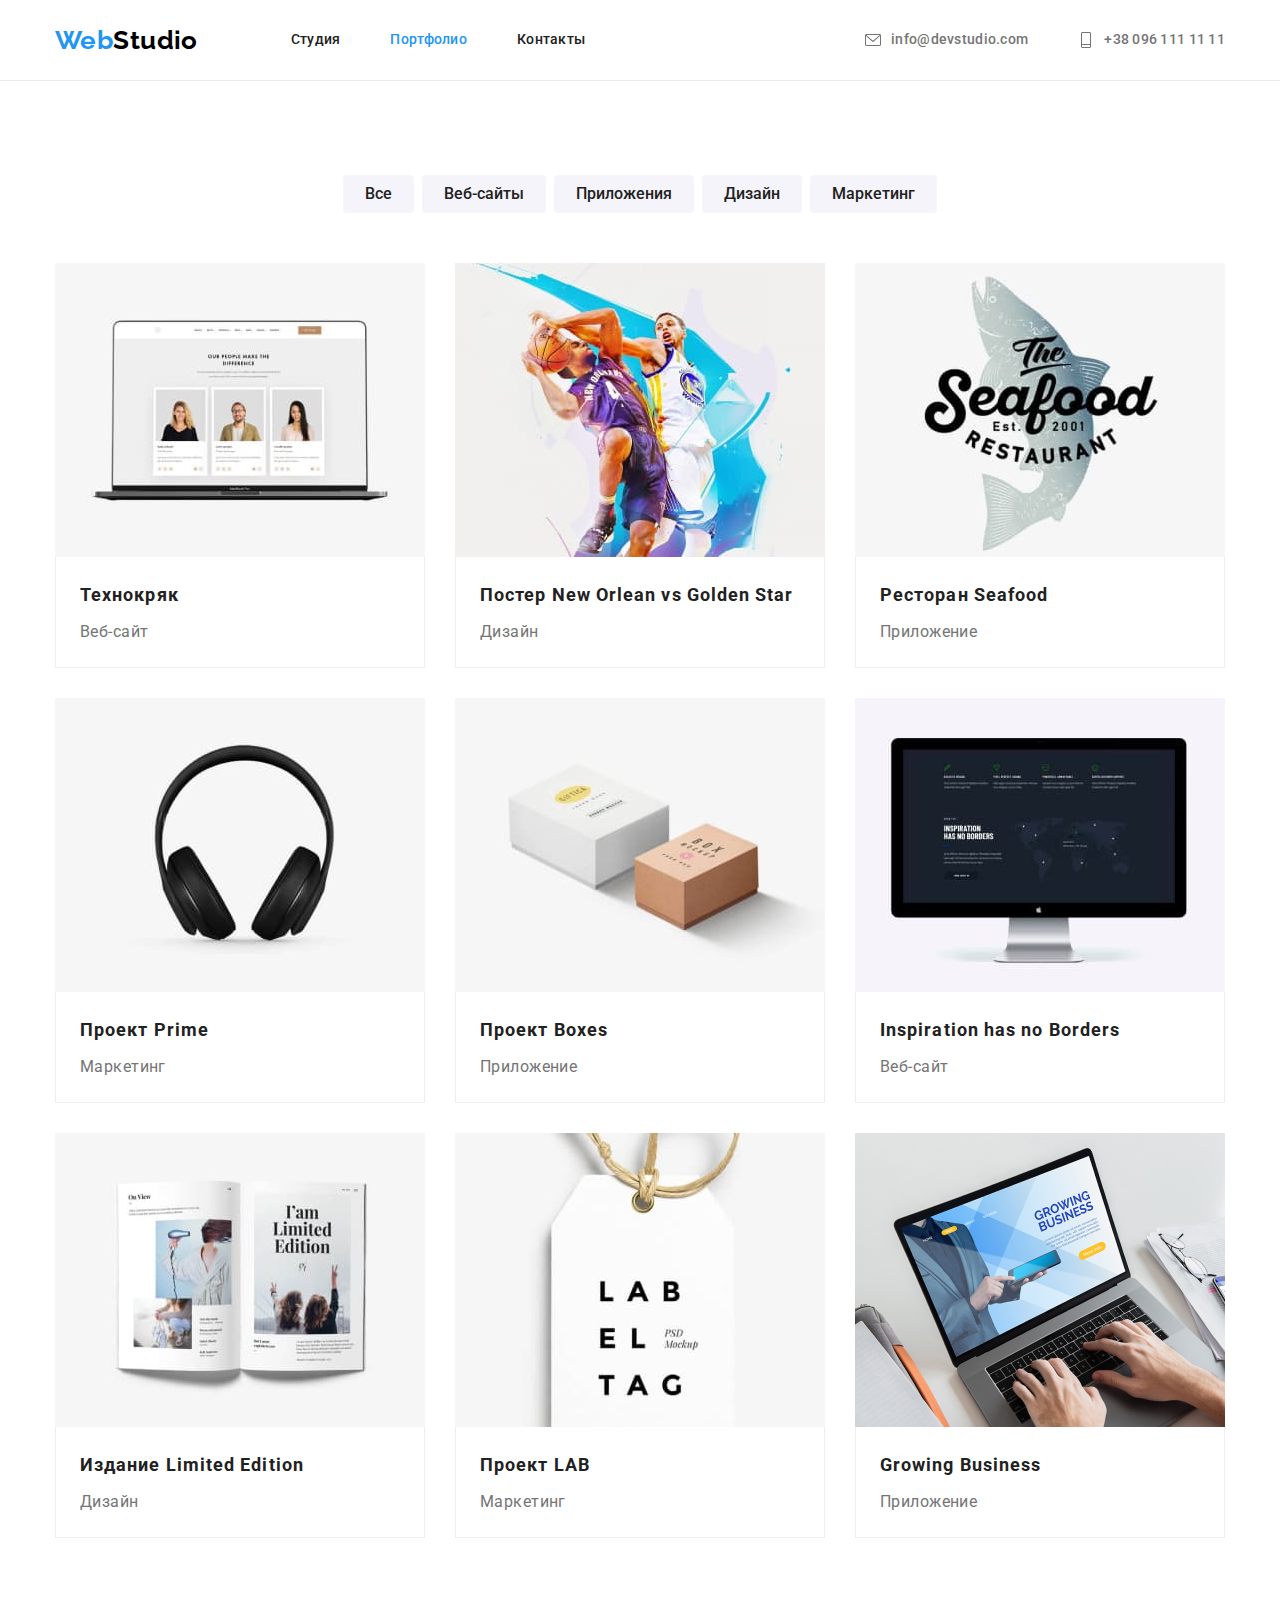
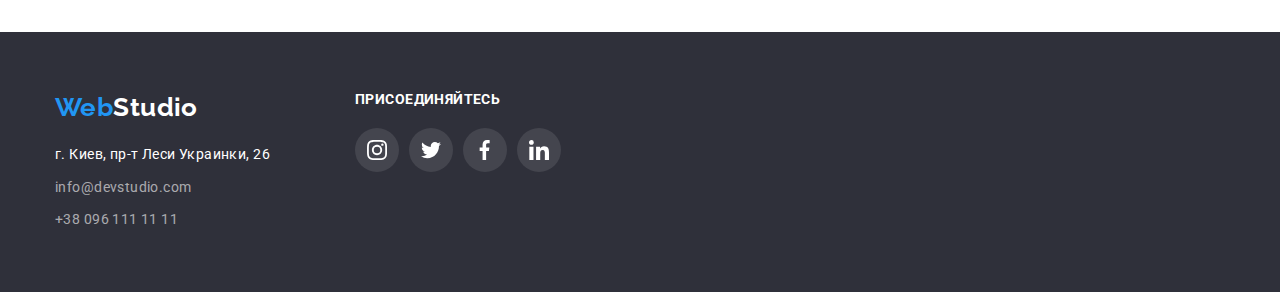
==== portfolio.html @ 23723b18 "Добавляет ДЗ_5" ====
<!DOCTYPE html>
<html lang="ru">
  <head>
    <meta charset="UTF-8" />
    <meta http-equiv="X-UA-Compatible" content="IE=edge" />
    <meta name="viewport" content="width=device-width, initial-scale=1.0" />
    <title>WebStudio</title>
    <link rel="preconnect" href="https://fonts.gstatic.com" />
    <link
      href="https://fonts.googleapis.com/css2?family=Raleway:wght@700&family=Roboto:wght@400;500;700;900&display=swap"
      rel="stylesheet"
    />
    <link
      rel="stylesheet"
      href="https://cdnjs.cloudflare.com/ajax/libs/modern-normalize/1.0.0/modern-normalize.min.css"
    />
    <link rel="stylesheet" href="./css/styles.css" />
  </head>
  <body class="page">
    <header class="line">
      <div class="container flex-cont">
        <nav class="flex-nav">
          <a class="logo list" href="./index.html"
            ><span class="logo-web">Web</span>Studio</a
          >
          <ul class="list flex-nav-item">
            <li class="item">
              <a class="site-nav list" href="./index.html">Студия</a>
            </li>
            <li class="item">
              <a class="site-nav list activ-menu" href="./portfolio.html"
                >Портфолио</a
              >
            </li>
            <li class="item">
              <a class="site-nav list" href="">Контакты</a>
            </li>
          </ul>
        </nav>
        <ul class="list flex-connect">
          <li class="item">
            <a
              class="site-nav list conect-nav"
              href="mailto:info@devstudio.com"
            >
              <svg class="icon" width="16" height="16">
                <use href="./images/icons.svg#mail"></use>
              </svg>
              info@devstudio.com
            </a>
          </li>
          <li class="item">
            <a class="site-nav list conect-nav" href="tel:+380961111111">
              <svg class="icon" width="16" height="16">
                <use href="./images/icons.svg#tel"></use>
              </svg>
              +38 096 111 11 11
            </a>
          </li>
        </ul>
      </div>
    </header>
    <main>
      <!-- Портфолио -->
      <section class="section">
        <div class="container">
          <h1 class="visually-hidden">Портфолио</h1>
          <!-- Фильтр портфолио -->
          <div class="port-nav">
            <ul class="list port-flex">
              <li class="item">
                <button class="port-btn activ-btn" type="button">Все</button>
              </li>
              <li class="item">
                <button class="port-btn activ-btn" type="button">
                  Веб-сайты
                </button>
              </li>
              <li class="item">
                <button class="port-btn activ-btn" type="button">
                  Приложения
                </button>
              </li>
              <li class="item">
                <button class="port-btn activ-btn" type="button">Дизайн</button>
              </li>
              <li class="item">
                <button class="port-btn activ-btn" type="button">
                  Маркетинг
                </button>
              </li>
            </ul>
          </div>
          <!-- Услуги -->
          <ul class="list port port-img portf-cont">
            <li class="item">
              <a class="list" href="">
                <img
                  class="port-list"
                  src="./images/portfolio/portfolio-1.jpg"
                  alt="Ноутбук с карточками команды"
                  width="370"
                />
                <div class="line-portf">
                  <h2 class="services">Технокряк</h2>
                  <p class="serv-text">Веб-сайт</p>
                </div>
              </a>
            </li>
            <li class="item">
              <a class="list" href="">
                <img
                  class="port-list"
                  src="./images/portfolio/portfolio-2.jpg"
                  alt="Игра в баскетбол"
                  width="370"
                />
                <div class="line-portf">
                  <h2 class="services">
                    Постер <span lang="en">New Orlean vs Golden Star</span>
                  </h2>
                  <p class="serv-text">Дизайн</p>
                </div>
              </a>
            </li>
            <li class="item">
              <a class="list" href="">
                <img
                  class="port-list"
                  src="./images/portfolio/portfolio-3.jpg"
                  alt="Логотип ресторана"
                  width="370"
                />
                <div class="line-portf">
                  <h2 class="services">Ресторан <span>Seafood</span></h2>
                  <p class="serv-text">Приложение</p>
                </div>
              </a>
            </li>
            <li class="item">
              <a class="list" href="">
                <img
                  class="port-list"
                  src="./images/portfolio/portfolio-4.jpg"
                  alt="Наушники"
                  width="370"
                />
                <div class="line-portf">
                  <h2 class="services">Проект <span lang="en">Prime</span></h2>
                  <p class="serv-text">Маркетинг</p>
                </div>
              </a>
            </li>
            <li class="item">
              <a class="list" href="">
                <img
                  class="port-list"
                  src="./images/portfolio/portfolio-5.jpg"
                  alt="Две коробочки"
                  width="370"
                />
                <div class="line-portf">
                  <h2 class="services">Проект <span lang="en">Boxes</span></h2>
                  <p class="serv-text">Приложение</p>
                </div>
              </a>
            </li>
            <li class="item">
              <a class="list" href="">
                <img
                  class="port-list"
                  src="./images/portfolio/portfolio-6.jpg"
                  alt="Макбук"
                  width="370"
                />
                <div class="line-portf">
                  <h2 class="services" lang="en">Inspiration has no Borders</h2>
                  <p class="serv-text">Веб-сайт</p>
                </div>
              </a>
            </li>
            <li class="item">
              <a class="list" href="">
                <img
                  class="port-list"
                  src="./images/portfolio/portfolio-7.jpg"
                  alt="Журнал"
                  width="370"
                />
                <div class="line-portf">
                  <h2 class="services">
                    Издание <span lang="en">Limited Edition</span>
                  </h2>
                  <p class="serv-text">Дизайн</p>
                </div>
              </a>
            </li>
            <li class="item">
              <a class="list" href="">
                <img
                  class="port-list"
                  src="./images/portfolio/portfolio-8.jpg"
                  alt="Этикетка"
                  width="370"
                />
                <div class="line-portf">
                  <h2 class="services">Проект <span lang="en">LAB</span></h2>
                  <p class="serv-text">Маркетинг</p>
                </div>
              </a>
            </li>
            <li class="item">
              <a class="list" href="">
                <img
                  class="port-list"
                  src="./images/portfolio/portfolio-9.jpg"
                  alt="Ноутбук"
                  width="370"
                />
                <div class="line-portf">
                  <h2 class="services" lang="en">Growing Business</h2>
                  <p class="serv-text">Приложение</p>
                </div>
              </a>
            </li>
          </ul>
        </div>
      </section>
    </main>
    <footer>
      <!-- Адрес -->
      <div class="container">
        <ul class="list footer-flex">
          <li class="footer-box">
            <h2 class="visually-hidden">Контакты</h2>
            <a class="logo foot-logo list" href="./index.html"
              ><span class="logo-web">Web</span>Studio</a
            >
            <address>
              <p class="foot-adr">г. Киев, пр-т Леси Украинки, 26</p>
              <a class="mail-tel list mail" href="mailto:info@devstudio.com"
                >info@devstudio.com</a
              ><br />
              <a class="mail-tel list" href="tel:+380961111111"
                >+38 096 111 11 11</a
              >
            </address>
          </li>
          <li class="footer-box">
            <div>
              <h2 class="join">ПРИСОЕДИНЯЙТЕСЬ</h2>
              <ul class="list icon-join-flex">
                <li class="item">
                  <a class="icon-team" href="">
                    <svg class="icon-join" width="20" height="20">
                      <use href="./images/icons.svg#instagram"></use>
                    </svg>
                  </a>
                </li>
                <li class="item">
                  <a class="icon-team" href="">
                    <svg class="icon-join" width="20" height="20">
                      <use href="./images/icons.svg#twiter"></use>
                    </svg>
                  </a>
                </li>
                <li class="item">
                  <a class="icon-team" href="">
                    <svg class="icon-join" width="20" height="20">
                      <use href="./images/icons.svg#facebook"></use>
                    </svg>
                  </a>
                </li>
                <li class="item">
                  <a class="icon-team" href="">
                    <svg class="icon-join" width="20" height="20">
                      <use href="./images/icons.svg#linkedin"></use>
                    </svg>
                  </a>
                </li>
              </ul>
            </div>
          </li>
        </ul>
      </div>
    </footer>
  </body>
</html>
---- css/styles.css ----
:root {
  --main-color: #2196f3;
  --main-family: Roboto, sans-serif;
  --main-text-color: #757575;
  --title-color: #212121;
  --blacklogo-color: #000;
  --white-title-color: #fff;
  --icon-color: #afb1b8;
}

html {
  box-sizing: border-box;
}

*,
*::before,
*::after {
  box-sizing: inherit;
}

h1,
h2,
h3 {
  margin-top: 0;
  margin-bottom: 0;
}

.container {
  width: 1200px;
  padding-left: 15px;
  padding-right: 15px;
  margin-left: auto;
  margin-right: auto;
}

.visually-hidden {
  position: absolute;
  clip: rect(0 0 0 0);
  width: 1px;
  height: 1px;
  margin: -1px;
}

/* Общий стиль */
.page {
  font-family: var(--main-family);
  font-weight: 400;
  font-size: 14px;
  line-height: 1.71;
  letter-spacing: 0.03em;
  color: var(--main-text-color);
}

.list {
  margin: 0;
  padding: 0;

  list-style: none;
  text-decoration: none;
}

.list p {
  margin-top: 0;
  margin-bottom: 0;
}

.section {
  padding-top: 94px;
  padding-bottom: 94px;
}

/* Логотип */
.logo,
.logo:focus {
  display: inline-block;

  font-family: Raleway, sans-serif;
  font-weight: 700;
  font-size: 26px;
  line-height: 1.19;
  color: var(--blacklogo-color);
}

.logo-web {
  color: var(--main-color);
}

.line {
  border-bottom: 1px solid #ececec;
}

/* Навигация */
.flex-cont {
  display: flex;
  justify-content: space-between;
  align-items: center;
}

.flex-nav {
  display: flex;
  align-items: center;
}

.flex-nav-item {
  display: flex;
  margin-left: 93px;
}

.flex-nav-item .item:not(:last-child) {
  margin-right: 50px;
}
.site-nav {
  display: block;
  padding-top: 32px;
  padding-bottom: 32px;

  font-weight: 500;
  line-height: 1.14;
  letter-spacing: 0.02em;
  color: var(--title-color);
}

.activ-menu {
  color: var(--main-color);
}

.site-nav:hover,
.site-nav:focus {
  color: var(--main-color);
}

.flex-connect {
  display: flex;
}

.flex-connect .item:not(:last-child) {
  margin-right: 50px;
}

.conect-nav {
  display: flex;
  align-items: center;
  color: var(--main-text-color);
}

.icon {
  margin-right: 10px;
  fill: currentColor;
}

/* Баннер */
.hero {
  padding-top: 200px;
  padding-bottom: 200px;

  background: rgba(47, 48, 58, 0.1);
  border: 1px solid #000000;
  box-sizing: border-box;

  max-width: 1600px;
  height: 600px;
  margin-left: auto;
  margin-right: auto;
  background-color: #2f303a;
  background-image: linear-gradient(
      rgba(47, 48, 58, 0.4),
      rgba(47, 48, 58, 0.4)
    ),
    url('../images/hero.jpg');
  background-repeat: no-repeat;
  background-position: center;
  text-align: center;
}

.banner {
  margin-bottom: 30px;

  font-weight: 900;
  font-size: 44px;
  line-height: 1.36;
  letter-spacing: 0.06em;
  text-transform: uppercase;
  color: var(--white-title-color);
}

.main-btn {
  padding: 10px 32px;
  border-radius: 4px;
  border: none;

  font-family: var(--main-family);
  font-weight: 700;
  font-size: 16px;
  line-height: 1.87;
  letter-spacing: 0.06em;
  color: var(--white-title-color);
  background-color: var(--main-color);

  cursor: pointer;
}

.activ-btn:hover,
.activ-btn:focus {
  color: var(--white-title-color);
  background: var(--main-color);
}

/* Особенности */
.features-flex {
  display: flex;
  justify-content: space-between;
}

.features-flex .item {
  width: 270px;
}

.features-title {
  margin-bottom: 10px;

  font-size: 14px;
  line-height: 1.14;
  text-transform: uppercase;
  color: var(--title-color);
}

.icon-features {
  background-color: #f4f3f9;
  border-radius: 4px;
  padding: 25px 100px;
  margin-bottom: 30px;
}

/* Чем мы занимаемся */
.work {
  padding-bottom: 94px;
}
.sect {
  margin-bottom: 50px;

  font-size: 36px;
  line-height: 1.17;
  text-align: center;
  color: var(--title-color);
}
.sect-img {
  display: flex;
  flex-wrap: wrap;
  justify-content: space-between;
}

.sect-img img {
  display: block;
}

/* Наша команда */
.command {
  background-color: #f5f4fa;
  padding-top: 94px;
  padding-bottom: 94px;
}

.team-title {
  padding: 30px 32px;
  background-color: var(--white-title-color);
  border-radius: 0px 0px 4px 4px;
}

.team {
  margin-bottom: 10px;

  font-weight: 500;
  font-size: 16px;
  line-height: 1.19;
  color: var(--title-color);
  text-align: center;
}

.sect-list {
  flex-basis: calc((100% - 4 * 30px) / 4);
  box-shadow: 0px 1px 3px rgba(0, 0, 0, 0.12), 0px 1px 1px rgba(0, 0, 0, 0.14),
    0px 2px 1px rgba(0, 0, 0, 0.2);
  border-radius: 0px 0px 4px 4px;
}

.team-title .team-prof {
  margin-bottom: 16px;

  font-size: 16px;
  line-height: 1.19;
  color: var(--main-text-color);
  text-align: center;
}

.icon-team {
  display: flex;
  justify-content: center;
  align-items: center;
  height: 44px;
  width: 44px;
}

.icon-team:hover,
.icon-team:focus {
  background-color: var(--main-color);
  border-radius: 50%;
}

.icon-team:hover .icon-soc,
.icon-team:focus .icon-soc {
  fill: var(--white-title-color);
}

.icon-soc {
  fill: var(--icon-color);
}

.icon-flex {
  display: flex;
  justify-content: space-between;
}

/* Постоянные клиенты */
.clients {
  padding-top: 94px;
  padding-bottom: 94px;
}

.clients-box {
  display: flex;
  align-items: center;
  justify-content: center;
  height: 92px;
  width: 170px;
  border: 1px solid var(--icon-color);
  box-sizing: border-box;
  border-radius: 4px;
}

.clients-box:hover,
.clients-box:focus {
  border-color: var(--main-color);
}

.icon-client {
  fill: var(--icon-color);
}

.clients-box:hover .icon-client,
.clients-box:focus .icon-client {
  fill: var(--main-color);
}

/* Адрес */
.footer-flex {
  display: flex;
}

.footer-box {
  width: 270px;
}

.footer-box:not(:last-child) {
  margin-right: 30px;
}

.foot-logo,
.foot-logo:focus {
  margin-bottom: 20px;

  color: var(--white-title-color);
}

.mail-tel {
  display: inline-block;

  font-style: normal;
  color: rgba(255, 255, 255, 0.6);
}

.mail-tel:hover,
.mail-tel:focus {
  color: var(--main-color);
}

.mail {
  margin-bottom: 9px;
}

footer {
  padding-top: 60px;
  padding-bottom: 60px;

  background-color: #2f303a;
}

.footer-box .foot-adr {
  margin-top: 0;
  margin-bottom: 9px;

  font-style: normal;
  color: var(--white-title-color);
}
/* Присоединяйтесь */
.join {
  font-size: 14px;
  line-height: 1.14;
  color: var(--white-title-color);
  margin-bottom: 20px;
}

.icon-join-flex {
  display: flex;
  color: var(--white-title-color);
}

.icon-join-flex .icon-team {
  background-color: rgba(255, 255, 255, 0.1);
  border-radius: 50%;
}

.item .icon-team:hover,
.item .icon-team:focus {
  background-color: var(--main-color);
}

.icon-join {
  fill: var(--white-title-color);
}

.icon-join-flex .item:not(:last-child) {
  margin-right: 10px;
}

/* -------------------------------------------------------------- */
/* Портфолио фильтр */
.port-flex {
  display: flex;
  justify-content: center;
}

.port-flex .item:not(:last-child) {
  margin-right: 8px;
}

.port-nav {
  margin-bottom: 50px;
}

.port-btn {
  padding: 6px 22px;
  border-radius: 4px;
  border: none;

  font-family: var(--main-family);
  font-weight: 500;
  font-size: 16px;
  line-height: 1.62;
  color: var(--title-color);
  background-color: #f5f4fa;

  cursor: pointer;
}

.port-btn:hover,
.port-btn:focus {
  color: var(--white-title-color);
  background: var(--main-color);

  box-shadow: 0px 3px 1px rgba(0, 0, 0, 0.1), 0px 1px 2px rgba(0, 0, 0, 0.08),
    0px 2px 2px rgba(0, 0, 0, 0.12);
  border-radius: 4px;
}

/* Портфолио услуги*/
.portf-cont {
  margin: -15px;
}

.port-img {
  display: flex;
  flex-wrap: wrap;
}

.services {
  margin-bottom: 4px;

  font-size: 18px;
  line-height: 2;
  letter-spacing: 0.06em;
  color: var(--title-color);
}

.serv-text {
  font-size: 16px;
  line-height: 1.87;
  color: var(--main-text-color);
}

.port-list {
  display: block;
}

.port .item {
  flex-basis: calc((100% - 3 * 30px) / 3);
  margin: 15px;
}

.port .item:hover,
.port .item:focus {
  box-shadow: 0px 1px 1px rgba(0, 0, 0, 0.12), 0px 4px 4px rgba(0, 0, 0, 0.06),
    1px 4px 6px rgba(0, 0, 0, 0.16);
}

.line-portf {
  padding: 20px 24px;

  border-left: 1px solid #eeeeee;
  border-bottom: 1px solid #eeeeee;
  border-right: 1px solid #eeeeee;
}
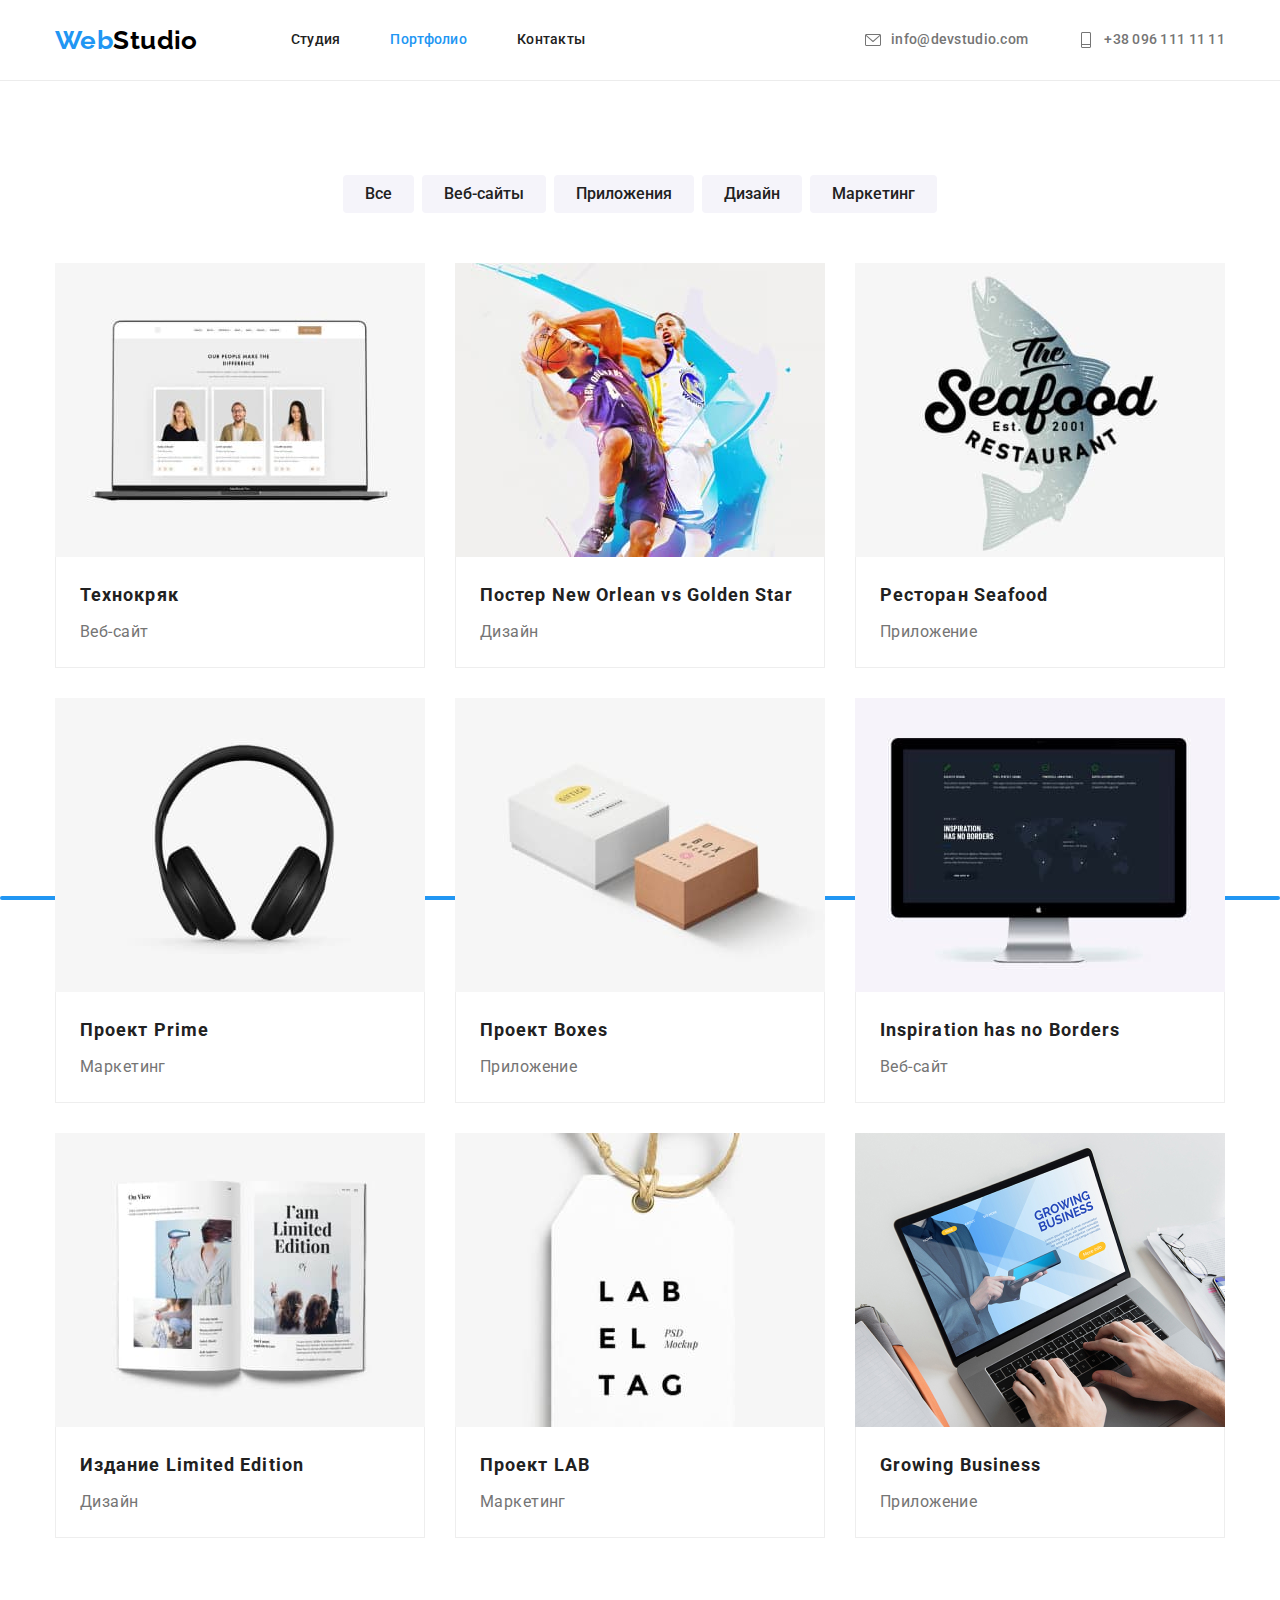
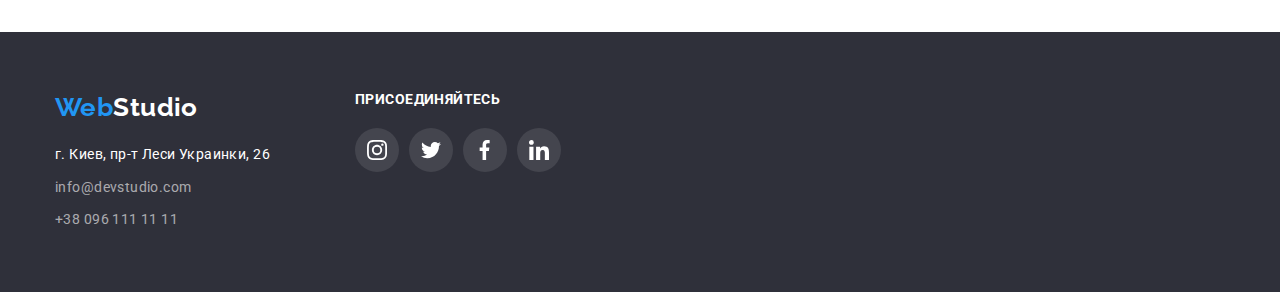
==== commit 726a74da: "Добавляет transform в портфолио" ====
--- a/portfolio.html
+++ b/portfolio.html
@@ -95,12 +95,19 @@
           <ul class="list port port-img portf-cont">
             <li class="item">
               <a class="list" href="">
-                <img
-                  class="port-list"
-                  src="./images/portfolio/portfolio-1.jpg"
-                  alt="Ноутбук с карточками команды"
-                  width="370"
-                />
+                <div class="item-overley">
+                  <img
+                    class="port-list"
+                    src="./images/portfolio/portfolio-1.jpg"
+                    alt="Ноутбук с карточками команды"
+                    width="370"
+                  />
+                  <p class="title-overley">
+                    Технокряк это современная площадка распространения
+                    коронавируса. Компании используют эту платформу для
+                    цифрового шпионажа и атак на защищённые сервера конкурентов.
+                  </p>
+                </div>
                 <div class="line-portf">
                   <h2 class="services">Технокряк</h2>
                   <p class="serv-text">Веб-сайт</p>
@@ -109,12 +116,19 @@
             </li>
             <li class="item">
               <a class="list" href="">
-                <img
-                  class="port-list"
-                  src="./images/portfolio/portfolio-2.jpg"
-                  alt="Игра в баскетбол"
-                  width="370"
-                />
+                <div class="item-overley">
+                  <img
+                    class="port-list"
+                    src="./images/portfolio/portfolio-2.jpg"
+                    alt="Игра в баскетбол"
+                    width="370"
+                  />
+                  <p class="title-overley">
+                    Технокряк это современная площадка распространения
+                    коронавируса. Компании используют эту платформу для
+                    цифрового шпионажа и атак на защищённые сервера конкурентов.
+                  </p>
+                </div>
                 <div class="line-portf">
                   <h2 class="services">
                     Постер <span lang="en">New Orlean vs Golden Star</span>
@@ -125,12 +139,19 @@
             </li>
             <li class="item">
               <a class="list" href="">
-                <img
-                  class="port-list"
-                  src="./images/portfolio/portfolio-3.jpg"
-                  alt="Логотип ресторана"
-                  width="370"
-                />
+                <div class="item-overley">
+                  <img
+                    class="port-list"
+                    src="./images/portfolio/portfolio-3.jpg"
+                    alt="Логотип ресторана"
+                    width="370"
+                  />
+                  <p class="title-overley">
+                    Технокряк это современная площадка распространения
+                    коронавируса. Компании используют эту платформу для
+                    цифрового шпионажа и атак на защищённые сервера конкурентов.
+                  </p>
+                </div>
                 <div class="line-portf">
                   <h2 class="services">Ресторан <span>Seafood</span></h2>
                   <p class="serv-text">Приложение</p>
@@ -139,12 +160,19 @@
             </li>
             <li class="item">
               <a class="list" href="">
-                <img
-                  class="port-list"
-                  src="./images/portfolio/portfolio-4.jpg"
-                  alt="Наушники"
-                  width="370"
-                />
+                <div class="item-overley">
+                  <img
+                    class="port-list"
+                    src="./images/portfolio/portfolio-4.jpg"
+                    alt="Наушники"
+                    width="370"
+                  />
+                  <p class="title-overley">
+                    Технокряк это современная площадка распространения
+                    коронавируса. Компании используют эту платформу для
+                    цифрового шпионажа и атак на защищённые сервера конкурентов.
+                  </p>
+                </div>
                 <div class="line-portf">
                   <h2 class="services">Проект <span lang="en">Prime</span></h2>
                   <p class="serv-text">Маркетинг</p>
@@ -153,12 +181,19 @@
             </li>
             <li class="item">
               <a class="list" href="">
-                <img
-                  class="port-list"
-                  src="./images/portfolio/portfolio-5.jpg"
-                  alt="Две коробочки"
-                  width="370"
-                />
+                <div class="item-overley">
+                  <img
+                    class="port-list"
+                    src="./images/portfolio/portfolio-5.jpg"
+                    alt="Две коробочки"
+                    width="370"
+                  />
+                  <p class="title-overley">
+                    Технокряк это современная площадка распространения
+                    коронавируса. Компании используют эту платформу для
+                    цифрового шпионажа и атак на защищённые сервера конкурентов.
+                  </p>
+                </div>
                 <div class="line-portf">
                   <h2 class="services">Проект <span lang="en">Boxes</span></h2>
                   <p class="serv-text">Приложение</p>
@@ -167,12 +202,19 @@
             </li>
             <li class="item">
               <a class="list" href="">
-                <img
-                  class="port-list"
-                  src="./images/portfolio/portfolio-6.jpg"
-                  alt="Макбук"
-                  width="370"
-                />
+                <div class="item-overley">
+                  <img
+                    class="port-list"
+                    src="./images/portfolio/portfolio-6.jpg"
+                    alt="Макбук"
+                    width="370"
+                  />
+                  <p class="title-overley">
+                    Технокряк это современная площадка распространения
+                    коронавируса. Компании используют эту платформу для
+                    цифрового шпионажа и атак на защищённые сервера конкурентов.
+                  </p>
+                </div>
                 <div class="line-portf">
                   <h2 class="services" lang="en">Inspiration has no Borders</h2>
                   <p class="serv-text">Веб-сайт</p>
@@ -181,12 +223,19 @@
             </li>
             <li class="item">
               <a class="list" href="">
-                <img
-                  class="port-list"
-                  src="./images/portfolio/portfolio-7.jpg"
-                  alt="Журнал"
-                  width="370"
-                />
+                <div class="item-overley">
+                  <img
+                    class="port-list"
+                    src="./images/portfolio/portfolio-7.jpg"
+                    alt="Журнал"
+                    width="370"
+                  />
+                  <p class="title-overley">
+                    Технокряк это современная площадка распространения
+                    коронавируса. Компании используют эту платформу для
+                    цифрового шпионажа и атак на защищённые сервера конкурентов.
+                  </p>
+                </div>
                 <div class="line-portf">
                   <h2 class="services">
                     Издание <span lang="en">Limited Edition</span>
@@ -197,12 +246,19 @@
             </li>
             <li class="item">
               <a class="list" href="">
-                <img
-                  class="port-list"
-                  src="./images/portfolio/portfolio-8.jpg"
-                  alt="Этикетка"
-                  width="370"
-                />
+                <div class="item-overley">
+                  <img
+                    class="port-list"
+                    src="./images/portfolio/portfolio-8.jpg"
+                    alt="Этикетка"
+                    width="370"
+                  />
+                  <p class="title-overley">
+                    Технокряк это современная площадка распространения
+                    коронавируса. Компании используют эту платформу для
+                    цифрового шпионажа и атак на защищённые сервера конкурентов.
+                  </p>
+                </div>
                 <div class="line-portf">
                   <h2 class="services">Проект <span lang="en">LAB</span></h2>
                   <p class="serv-text">Маркетинг</p>
@@ -211,12 +267,19 @@
             </li>
             <li class="item">
               <a class="list" href="">
-                <img
-                  class="port-list"
-                  src="./images/portfolio/portfolio-9.jpg"
-                  alt="Ноутбук"
-                  width="370"
-                />
+                <div class="item-overley">
+                  <img
+                    class="port-list"
+                    src="./images/portfolio/portfolio-9.jpg"
+                    alt="Ноутбук"
+                    width="370"
+                  />
+                  <p class="title-overley">
+                    Технокряк это современная площадка распространения
+                    коронавируса. Компании используют эту платформу для
+                    цифрового шпионажа и атак на защищённые сервера конкурентов.
+                  </p>
+                </div>
                 <div class="line-portf">
                   <h2 class="services" lang="en">Growing Business</h2>
                   <p class="serv-text">Приложение</p>
--- a/css/styles.css
+++ b/css/styles.css
@@ -118,10 +118,27 @@
   line-height: 1.14;
   letter-spacing: 0.02em;
   color: var(--title-color);
+
+  transition: color 250ms cubic-bezier(0.4, 0, 0.2, 1);
 }
 
 .activ-menu {
   color: var(--main-color);
+}
+
+.item-activ {
+  position: relative;
+}
+
+.activ-menu::after {
+  position: absolute;
+  content: '';
+  height: 4px;
+  width: 100%;
+  bottom: 0;
+  left: 0;
+  background-color: var(--main-color);
+  border-radius: 2px;
 }
 
 .site-nav:hover,
@@ -199,12 +216,6 @@
   cursor: pointer;
 }
 
-.activ-btn:hover,
-.activ-btn:focus {
-  color: var(--white-title-color);
-  background: var(--main-color);
-}
-
 /* Особенности */
 .features-flex {
   display: flex;
@@ -235,6 +246,7 @@
 .work {
   padding-bottom: 94px;
 }
+
 .sect {
   margin-bottom: 50px;
 
@@ -243,14 +255,40 @@
   text-align: center;
   color: var(--title-color);
 }
+
 .sect-img {
   display: flex;
   flex-wrap: wrap;
   justify-content: space-between;
 }
 
-.sect-img img {
+.work-img {
   display: block;
+}
+
+.work-overley {
+  position: relative;
+}
+
+.img-title {
+  position: absolute;
+  height: 70px;
+  width: 100%;
+  bottom: 0;
+  left: 0;
+  background-image: linear-gradient(
+    rgba(47, 48, 58, 0.8),
+    rgba(47, 48, 58, 0.8)
+  );
+
+  display: flex;
+  align-items: center;
+  justify-content: center;
+  font-weight: 700;
+  line-height: 1.14;
+  text-align: center;
+  text-transform: uppercase;
+  color: var(--white-title-color);
 }
 
 /* Наша команда */
@@ -298,21 +336,27 @@
   align-items: center;
   height: 44px;
   width: 44px;
+
+  background-color: transparent;
+  border-radius: 50%;
+
+  transition: background-color 250ms cubic-bezier(0.4, 0, 0.2, 1);
 }
 
 .icon-team:hover,
 .icon-team:focus {
   background-color: var(--main-color);
-  border-radius: 50%;
+}
+
+.icon-soc {
+  fill: var(--icon-color);
+
+  transition: fill 250ms cubic-bezier(0.4, 0, 0.2, 1);
 }
 
 .icon-team:hover .icon-soc,
 .icon-team:focus .icon-soc {
   fill: var(--white-title-color);
-}
-
-.icon-soc {
-  fill: var(--icon-color);
 }
 
 .icon-flex {
@@ -332,9 +376,12 @@
   justify-content: center;
   height: 92px;
   width: 170px;
-  border: 1px solid var(--icon-color);
+  border: 1px solid;
+  border-color: var(--icon-color);
   box-sizing: border-box;
   border-radius: 4px;
+
+  transition: border-color 250ms cubic-bezier(0.4, 0, 0.2, 1);
 }
 
 .clients-box:hover,
@@ -344,6 +391,8 @@
 
 .icon-client {
   fill: var(--icon-color);
+
+  transition: fill 250ms cubic-bezier(0.4, 0, 0.2, 1);
 }
 
 .clients-box:hover .icon-client,
@@ -376,6 +425,8 @@
 
   font-style: normal;
   color: rgba(255, 255, 255, 0.6);
+
+  transition: color 250ms cubic-bezier(0.4, 0, 0.2, 1);
 }
 
 .mail-tel:hover,
@@ -460,16 +511,18 @@
   background-color: #f5f4fa;
 
   cursor: pointer;
+  transition: background-color 250ms cubic-bezier(0.4, 0, 0.2, 1),
+    color 250ms cubic-bezier(0.4, 0, 0.2, 1),
+    box-shadow 250ms cubic-bezier(0.4, 0, 0.2, 1);
 }
 
 .port-btn:hover,
 .port-btn:focus {
   color: var(--white-title-color);
-  background: var(--main-color);
+  background-color: var(--main-color);
 
   box-shadow: 0px 3px 1px rgba(0, 0, 0, 0.1), 0px 1px 2px rgba(0, 0, 0, 0.08),
     0px 2px 2px rgba(0, 0, 0, 0.12);
-  border-radius: 4px;
 }
 
 /* Портфолио услуги*/
@@ -504,6 +557,8 @@
 .port .item {
   flex-basis: calc((100% - 3 * 30px) / 3);
   margin: 15px;
+
+  transition: box-shadow 250ms cubic-bezier(0.4, 0, 0.2, 1);
 }
 
 .port .item:hover,
@@ -512,6 +567,38 @@
     1px 4px 6px rgba(0, 0, 0, 0.16);
 }
 
+.item-overley {
+  position: relative;
+  overflow: hidden;
+}
+
+.title-overley {
+  position: absolute;
+  height: 100%;
+  width: 100%;
+  top: 100%;
+  left: 0;
+  background-image: linear-gradient(
+    rgba(33, 150, 243, 0.9),
+    rgba(33, 150, 243, 0.9)
+  );
+
+  display: flex;
+  align-items: center;
+  padding: 24px;
+
+  font-size: 18px;
+  line-height: 1.56;
+  color: var(--white-title-color);
+
+  transform: translateY(0);
+  transition: transform 250ms cubic-bezier(0.4, 0, 0.2, 1);
+}
+
+.port .item:hover .title-overley {
+  transform: translateY(-100%);
+}
+
 .line-portf {
   padding: 20px 24px;
 
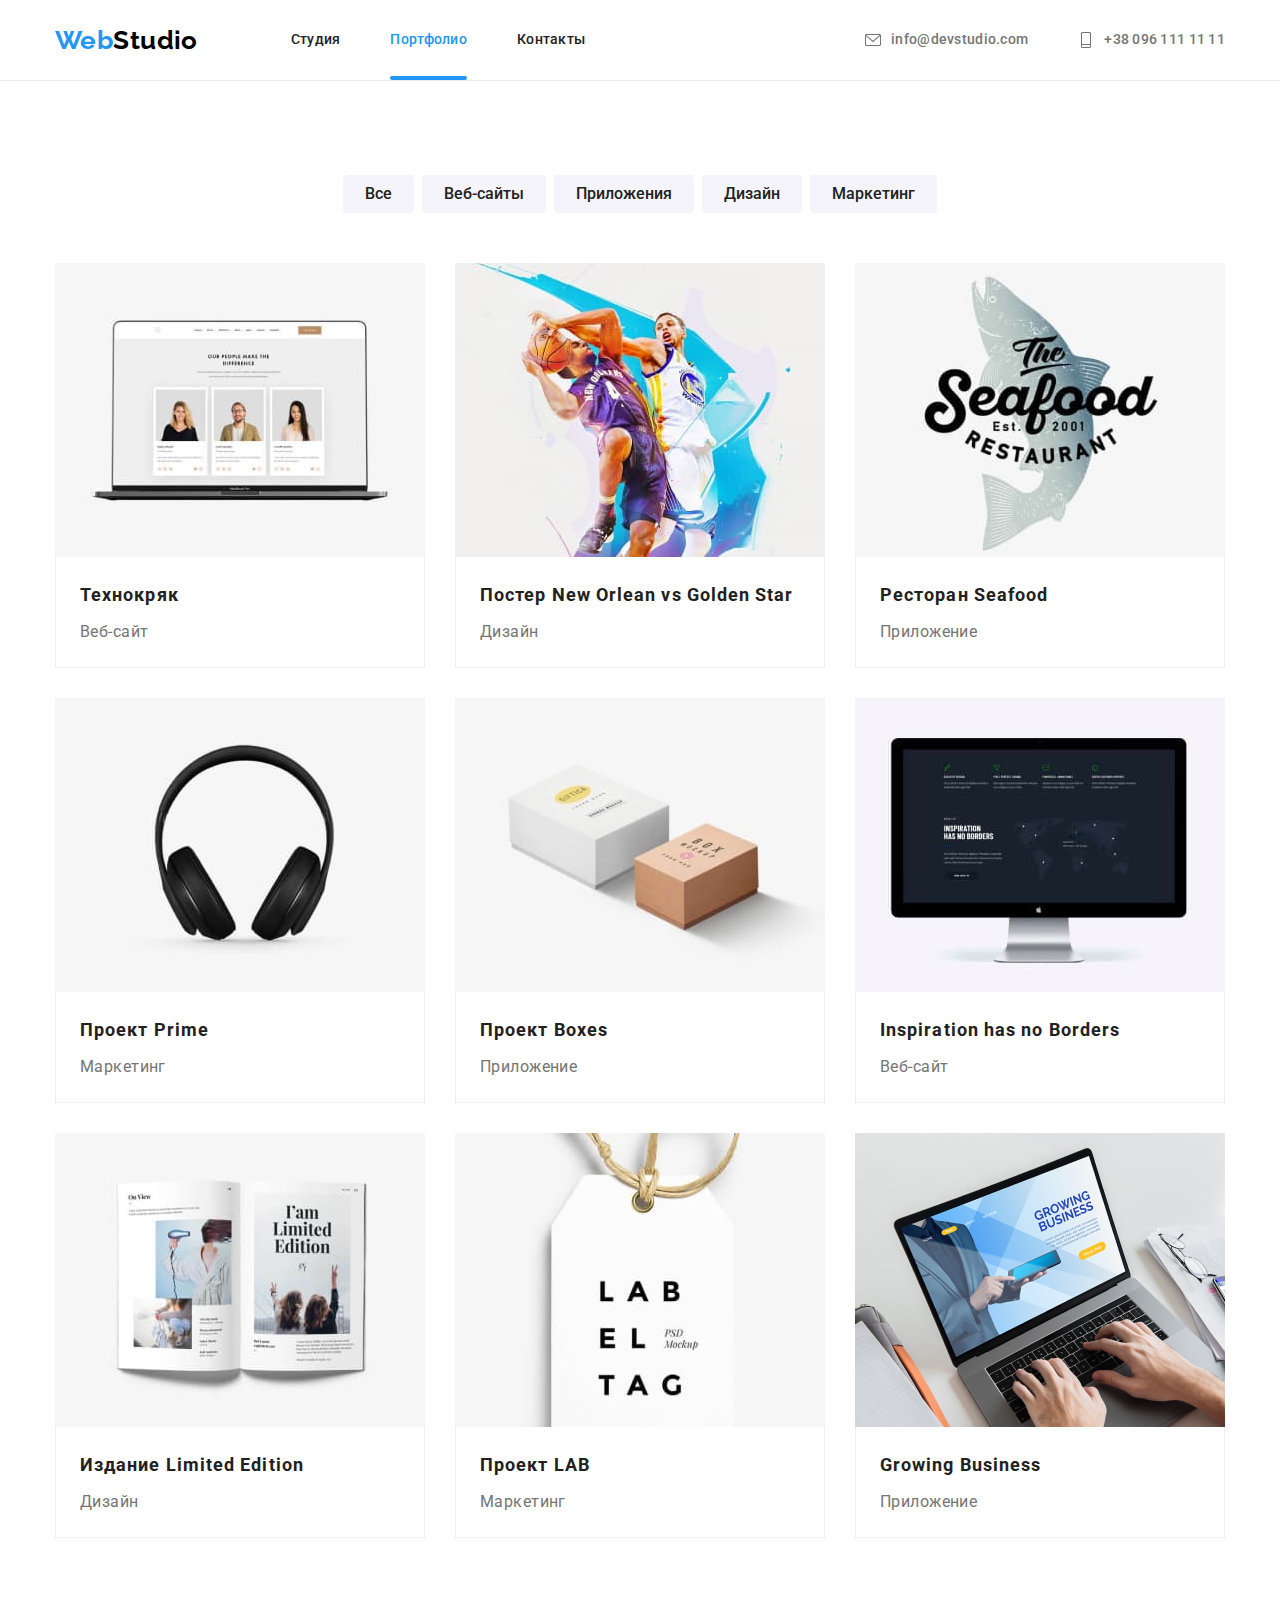
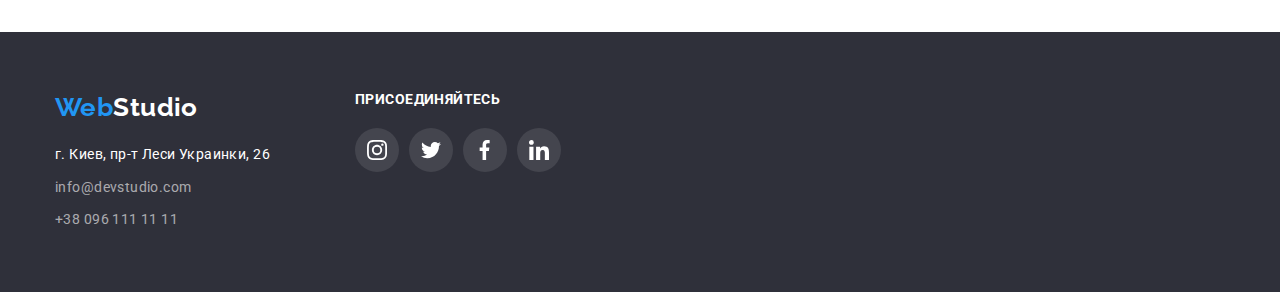
==== commit 106e0cd1: "Исправляет фокус в портфолио" ====
--- a/portfolio.html
+++ b/portfolio.html
@@ -28,9 +28,11 @@
               <a class="site-nav list" href="./index.html">Студия</a>
             </li>
             <li class="item">
-              <a class="site-nav list activ-menu" href="./portfolio.html"
-                >Портфолио</a
-              >
+              <div class="item-activ">
+                <a class="site-nav list activ-menu" href="./portfolio.html"
+                  >Портфолио</a
+                >
+              </div>
             </li>
             <li class="item">
               <a class="site-nav list" href="">Контакты</a>
@@ -94,195 +96,228 @@
           <!-- Услуги -->
           <ul class="list port port-img portf-cont">
             <li class="item">
-              <a class="list" href="">
-                <div class="item-overley">
-                  <img
-                    class="port-list"
-                    src="./images/portfolio/portfolio-1.jpg"
-                    alt="Ноутбук с карточками команды"
-                    width="370"
-                  />
-                  <p class="title-overley">
-                    Технокряк это современная площадка распространения
-                    коронавируса. Компании используют эту платформу для
-                    цифрового шпионажа и атак на защищённые сервера конкурентов.
-                  </p>
-                </div>
-                <div class="line-portf">
-                  <h2 class="services">Технокряк</h2>
-                  <p class="serv-text">Веб-сайт</p>
-                </div>
-              </a>
-            </li>
-            <li class="item">
-              <a class="list" href="">
-                <div class="item-overley">
-                  <img
-                    class="port-list"
-                    src="./images/portfolio/portfolio-2.jpg"
-                    alt="Игра в баскетбол"
-                    width="370"
-                  />
-                  <p class="title-overley">
-                    Технокряк это современная площадка распространения
-                    коронавируса. Компании используют эту платформу для
-                    цифрового шпионажа и атак на защищённые сервера конкурентов.
-                  </p>
-                </div>
-                <div class="line-portf">
-                  <h2 class="services">
-                    Постер <span lang="en">New Orlean vs Golden Star</span>
-                  </h2>
-                  <p class="serv-text">Дизайн</p>
-                </div>
-              </a>
-            </li>
-            <li class="item">
-              <a class="list" href="">
-                <div class="item-overley">
-                  <img
-                    class="port-list"
-                    src="./images/portfolio/portfolio-3.jpg"
-                    alt="Логотип ресторана"
-                    width="370"
-                  />
-                  <p class="title-overley">
-                    Технокряк это современная площадка распространения
-                    коронавируса. Компании используют эту платформу для
-                    цифрового шпионажа и атак на защищённые сервера конкурентов.
-                  </p>
-                </div>
-                <div class="line-portf">
-                  <h2 class="services">Ресторан <span>Seafood</span></h2>
-                  <p class="serv-text">Приложение</p>
-                </div>
-              </a>
-            </li>
-            <li class="item">
-              <a class="list" href="">
-                <div class="item-overley">
-                  <img
-                    class="port-list"
-                    src="./images/portfolio/portfolio-4.jpg"
-                    alt="Наушники"
-                    width="370"
-                  />
-                  <p class="title-overley">
-                    Технокряк это современная площадка распространения
-                    коронавируса. Компании используют эту платформу для
-                    цифрового шпионажа и атак на защищённые сервера конкурентов.
-                  </p>
-                </div>
-                <div class="line-portf">
-                  <h2 class="services">Проект <span lang="en">Prime</span></h2>
-                  <p class="serv-text">Маркетинг</p>
-                </div>
-              </a>
-            </li>
-            <li class="item">
-              <a class="list" href="">
-                <div class="item-overley">
-                  <img
-                    class="port-list"
-                    src="./images/portfolio/portfolio-5.jpg"
-                    alt="Две коробочки"
-                    width="370"
-                  />
-                  <p class="title-overley">
-                    Технокряк это современная площадка распространения
-                    коронавируса. Компании используют эту платформу для
-                    цифрового шпионажа и атак на защищённые сервера конкурентов.
-                  </p>
-                </div>
-                <div class="line-portf">
-                  <h2 class="services">Проект <span lang="en">Boxes</span></h2>
-                  <p class="serv-text">Приложение</p>
-                </div>
-              </a>
-            </li>
-            <li class="item">
-              <a class="list" href="">
-                <div class="item-overley">
-                  <img
-                    class="port-list"
-                    src="./images/portfolio/portfolio-6.jpg"
-                    alt="Макбук"
-                    width="370"
-                  />
-                  <p class="title-overley">
-                    Технокряк это современная площадка распространения
-                    коронавируса. Компании используют эту платформу для
-                    цифрового шпионажа и атак на защищённые сервера конкурентов.
-                  </p>
-                </div>
-                <div class="line-portf">
-                  <h2 class="services" lang="en">Inspiration has no Borders</h2>
-                  <p class="serv-text">Веб-сайт</p>
-                </div>
-              </a>
-            </li>
-            <li class="item">
-              <a class="list" href="">
-                <div class="item-overley">
-                  <img
-                    class="port-list"
-                    src="./images/portfolio/portfolio-7.jpg"
-                    alt="Журнал"
-                    width="370"
-                  />
-                  <p class="title-overley">
-                    Технокряк это современная площадка распространения
-                    коронавируса. Компании используют эту платформу для
-                    цифрового шпионажа и атак на защищённые сервера конкурентов.
-                  </p>
-                </div>
-                <div class="line-portf">
-                  <h2 class="services">
-                    Издание <span lang="en">Limited Edition</span>
-                  </h2>
-                  <p class="serv-text">Дизайн</p>
-                </div>
-              </a>
-            </li>
-            <li class="item">
-              <a class="list" href="">
-                <div class="item-overley">
-                  <img
-                    class="port-list"
-                    src="./images/portfolio/portfolio-8.jpg"
-                    alt="Этикетка"
-                    width="370"
-                  />
-                  <p class="title-overley">
-                    Технокряк это современная площадка распространения
-                    коронавируса. Компании используют эту платформу для
-                    цифрового шпионажа и атак на защищённые сервера конкурентов.
-                  </p>
-                </div>
-                <div class="line-portf">
-                  <h2 class="services">Проект <span lang="en">LAB</span></h2>
-                  <p class="serv-text">Маркетинг</p>
-                </div>
-              </a>
-            </li>
-            <li class="item">
-              <a class="list" href="">
-                <div class="item-overley">
-                  <img
-                    class="port-list"
-                    src="./images/portfolio/portfolio-9.jpg"
-                    alt="Ноутбук"
-                    width="370"
-                  />
-                  <p class="title-overley">
-                    Технокряк это современная площадка распространения
-                    коронавируса. Компании используют эту платформу для
-                    цифрового шпионажа и атак на защищённые сервера конкурентов.
-                  </p>
-                </div>
-                <div class="line-portf">
-                  <h2 class="services" lang="en">Growing Business</h2>
-                  <p class="serv-text">Приложение</p>
+              <a class="list item-link" href="">
+                <div class="item-shadow">
+                  <div class="item-overley">
+                    <img
+                      class="port-list"
+                      src="./images/portfolio/portfolio-1.jpg"
+                      alt="Ноутбук с карточками команды"
+                      width="370"
+                    />
+                    <p class="title-overley">
+                      Технокряк это современная площадка распространения
+                      коронавируса. Компании используют эту платформу для
+                      цифрового шпионажа и атак на защищённые сервера
+                      конкурентов.
+                    </p>
+                  </div>
+                  <div class="line-portf">
+                    <h2 class="services">Технокряк</h2>
+                    <p class="serv-text">Веб-сайт</p>
+                  </div>
+                </div>
+              </a>
+            </li>
+            <li class="item">
+              <a class="list item-link" href="">
+                <div class="item-shadow">
+                  <div class="item-overley">
+                    <img
+                      class="port-list"
+                      src="./images/portfolio/portfolio-2.jpg"
+                      alt="Игра в баскетбол"
+                      width="370"
+                    />
+                    <p class="title-overley">
+                      Технокряк это современная площадка распространения
+                      коронавируса. Компании используют эту платформу для
+                      цифрового шпионажа и атак на защищённые сервера
+                      конкурентов.
+                    </p>
+                  </div>
+                  <div class="line-portf">
+                    <h2 class="services">
+                      Постер <span lang="en">New Orlean vs Golden Star</span>
+                    </h2>
+                    <p class="serv-text">Дизайн</p>
+                  </div>
+                </div>
+              </a>
+            </li>
+            <li class="item">
+              <a class="list item-link" href="">
+                <div class="item-shadow">
+                  <div class="item-overley">
+                    <img
+                      class="port-list"
+                      src="./images/portfolio/portfolio-3.jpg"
+                      alt="Логотип ресторана"
+                      width="370"
+                    />
+                    <p class="title-overley">
+                      Технокряк это современная площадка распространения
+                      коронавируса. Компании используют эту платформу для
+                      цифрового шпионажа и атак на защищённые сервера
+                      конкурентов.
+                    </p>
+                  </div>
+                  <div class="line-portf">
+                    <h2 class="services">Ресторан <span>Seafood</span></h2>
+                    <p class="serv-text">Приложение</p>
+                  </div>
+                </div>
+              </a>
+            </li>
+            <li class="item">
+              <a class="list item-link" href="">
+                <div class="item-shadow">
+                  <div class="item-overley">
+                    <img
+                      class="port-list"
+                      src="./images/portfolio/portfolio-4.jpg"
+                      alt="Наушники"
+                      width="370"
+                    />
+                    <p class="title-overley">
+                      Технокряк это современная площадка распространения
+                      коронавируса. Компании используют эту платформу для
+                      цифрового шпионажа и атак на защищённые сервера
+                      конкурентов.
+                    </p>
+                  </div>
+                  <div class="line-portf">
+                    <h2 class="services">
+                      Проект <span lang="en">Prime</span>
+                    </h2>
+                    <p class="serv-text">Маркетинг</p>
+                  </div>
+                </div>
+              </a>
+            </li>
+            <li class="item">
+              <a class="list item-link" href="">
+                <div class="item-shadow">
+                  <div class="item-overley">
+                    <img
+                      class="port-list"
+                      src="./images/portfolio/portfolio-5.jpg"
+                      alt="Две коробочки"
+                      width="370"
+                    />
+                    <p class="title-overley">
+                      Технокряк это современная площадка распространения
+                      коронавируса. Компании используют эту платформу для
+                      цифрового шпионажа и атак на защищённые сервера
+                      конкурентов.
+                    </p>
+                  </div>
+                  <div class="line-portf">
+                    <h2 class="services">
+                      Проект <span lang="en">Boxes</span>
+                    </h2>
+                    <p class="serv-text">Приложение</p>
+                  </div>
+                </div>
+              </a>
+            </li>
+            <li class="item">
+              <a class="list item-link" href="">
+                <div class="item-shadow">
+                  <div class="item-overley">
+                    <img
+                      class="port-list"
+                      src="./images/portfolio/portfolio-6.jpg"
+                      alt="Макбук"
+                      width="370"
+                    />
+                    <p class="title-overley">
+                      Технокряк это современная площадка распространения
+                      коронавируса. Компании используют эту платформу для
+                      цифрового шпионажа и атак на защищённые сервера
+                      конкурентов.
+                    </p>
+                  </div>
+                  <div class="line-portf">
+                    <h2 class="services" lang="en">
+                      Inspiration has no Borders
+                    </h2>
+                    <p class="serv-text">Веб-сайт</p>
+                  </div>
+                </div>
+              </a>
+            </li>
+            <li class="item">
+              <a class="list item-link" href="">
+                <div class="item-shadow">
+                  <div class="item-overley">
+                    <img
+                      class="port-list"
+                      src="./images/portfolio/portfolio-7.jpg"
+                      alt="Журнал"
+                      width="370"
+                    />
+                    <p class="title-overley">
+                      Технокряк это современная площадка распространения
+                      коронавируса. Компании используют эту платформу для
+                      цифрового шпионажа и атак на защищённые сервера
+                      конкурентов.
+                    </p>
+                  </div>
+                  <div class="line-portf">
+                    <h2 class="services">
+                      Издание <span lang="en">Limited Edition</span>
+                    </h2>
+                    <p class="serv-text">Дизайн</p>
+                  </div>
+                </div>
+              </a>
+            </li>
+            <li class="item">
+              <a class="list item-link" href="">
+                <div class="item-shadow">
+                  <div class="item-overley">
+                    <img
+                      class="port-list"
+                      src="./images/portfolio/portfolio-8.jpg"
+                      alt="Этикетка"
+                      width="370"
+                    />
+                    <p class="title-overley">
+                      Технокряк это современная площадка распространения
+                      коронавируса. Компании используют эту платформу для
+                      цифрового шпионажа и атак на защищённые сервера
+                      конкурентов.
+                    </p>
+                  </div>
+                  <div class="line-portf">
+                    <h2 class="services">Проект <span lang="en">LAB</span></h2>
+                    <p class="serv-text">Маркетинг</p>
+                  </div>
+                </div>
+              </a>
+            </li>
+            <li class="item">
+              <a class="list item-link" href="">
+                <div class="item-shadow">
+                  <div class="item-overley">
+                    <img
+                      class="port-list"
+                      src="./images/portfolio/portfolio-9.jpg"
+                      alt="Ноутбук"
+                      width="370"
+                    />
+                    <p class="title-overley">
+                      Технокряк это современная площадка распространения
+                      коронавируса. Компании используют эту платформу для
+                      цифрового шпионажа и атак на защищённые сервера
+                      конкурентов.
+                    </p>
+                  </div>
+                  <div class="line-portf">
+                    <h2 class="services" lang="en">Growing Business</h2>
+                    <p class="serv-text">Приложение</p>
+                  </div>
                 </div>
               </a>
             </li>
--- a/css/styles.css
+++ b/css/styles.css
@@ -561,8 +561,8 @@
   transition: box-shadow 250ms cubic-bezier(0.4, 0, 0.2, 1);
 }
 
-.port .item:hover,
-.port .item:focus {
+.item-link:hover .item-shadow,
+.item-link:focus .item-shadow {
   box-shadow: 0px 1px 1px rgba(0, 0, 0, 0.12), 0px 4px 4px rgba(0, 0, 0, 0.06),
     1px 4px 6px rgba(0, 0, 0, 0.16);
 }
@@ -595,7 +595,8 @@
   transition: transform 250ms cubic-bezier(0.4, 0, 0.2, 1);
 }
 
-.port .item:hover .title-overley {
+.item-link:hover .title-overley,
+.item-link:focus .title-overley {
   transform: translateY(-100%);
 }
 
